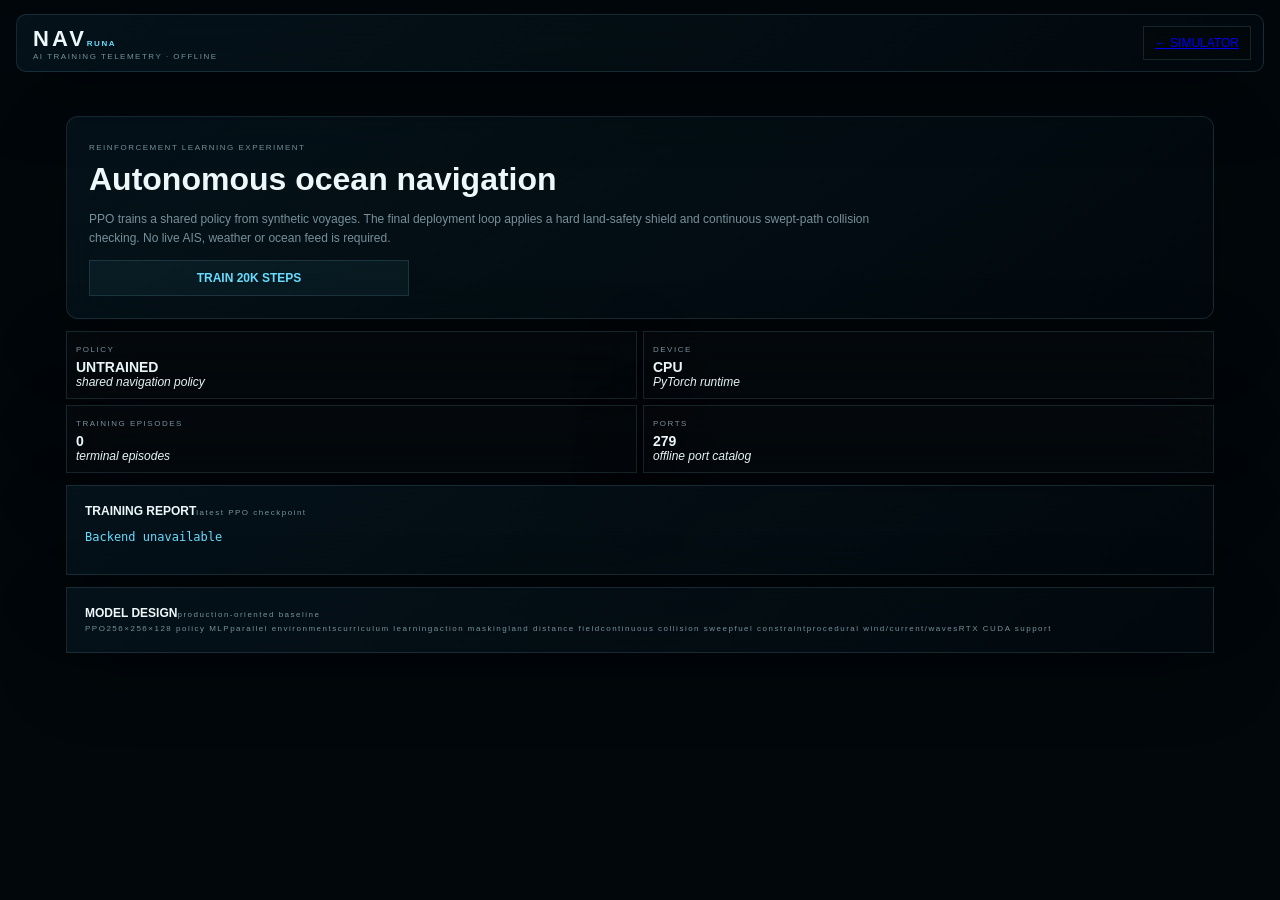
==== frontend/analytics.html @ d8b84a4a "Initial NAVRUNA project" ====
<!doctype html><html lang="en"><head><meta charset="utf-8"><meta name="viewport" content="width=device-width,initial-scale=1"><title>NAVRUNA — AI Analytics</title><link rel="stylesheet" href="css/styles.css?v=101"></head><body style="overflow:auto"><header class="topbar glass"><div class="brand"><div class="brand-main">NAV<span>RUNA</span></div><div class="brand-sub">AI TRAINING TELEMETRY · OFFLINE</div></div><div class="top-actions"><a class="icon-btn" href="index.html">← SIMULATOR</a></div></header><main style="max-width:1180px;margin:100px auto 40px;padding:16px"><section class="glass" style="padding:22px;border-radius:12px"><small>REINFORCEMENT LEARNING EXPERIMENT</small><h1 style="font-size:32px;margin:8px 0">Autonomous ocean navigation</h1><p style="color:var(--muted);max-width:800px;line-height:1.6">PPO trains a shared policy from synthetic voyages. The final deployment loop applies a hard land-safety shield and continuous swept-path collision checking. No live AIS, weather or ocean feed is required.</p><button class="train" id="trainBtn" style="max-width:320px">TRAIN 20K STEPS</button></section><section class="stat-grid" style="margin-top:12px"><div class="glass stat"><small>POLICY</small><b id="trained">UNTRAINED</b><em>shared navigation policy</em></div><div class="glass stat"><small>DEVICE</small><b id="device">CPU</b><em>PyTorch runtime</em></div><div class="glass stat"><small>TRAINING EPISODES</small><b id="episodes">0</b><em>terminal episodes</em></div><div class="glass stat"><small>PORTS</small><b id="ports">279</b><em>offline port catalog</em></div></section><section class="glass" style="margin-top:12px;padding:18px"><div class="card-head"><b>TRAINING REPORT</b><span>latest PPO checkpoint</span></div><pre id="report" style="white-space:pre-wrap;color:var(--cyan);line-height:1.6;font:12px ui-monospace,monospace"></pre></section><section class="glass" style="margin-top:12px;padding:18px"><div class="card-head"><b>MODEL DESIGN</b><span>production-oriented baseline</span></div><div class="data-tags"><span>PPO</span><span>256×256×128 policy MLP</span><span>parallel environments</span><span>curriculum learning</span><span>action masking</span><span>land distance field</span><span>continuous collision sweep</span><span>fuel constraint</span><span>procedural wind/current/waves</span><span>RTX CUDA support</span></div></section></main><script src="js/analytics.js?v=101"></script></body></html>
---- frontend/css/styles.css ----
:root{--bg:#02070b;--panel:rgba(3,13,19,.82);--line:rgba(143,218,236,.14);--text:#edf8fb;--muted:#78909b;--cyan:#67ddff;--green:#38e7a5;--amber:#ffd166;--red:#ff6378}*{box-sizing:border-box}html,body{margin:0;width:100%;height:100%;overflow:hidden;background:var(--bg);color:var(--text);font:12px Inter,Segoe UI,Arial,sans-serif}button,input{font:inherit}button{cursor:pointer;color:inherit}#globe{position:fixed;inset:0}#weatherCanvas{position:fixed;inset:0;width:100%;height:100%;z-index:4;pointer-events:none;opacity:0;transition:opacity .25s}#weatherCanvas.visible{opacity:1}.nav-link{text-decoration:none;display:block;text-align:center}.icon-btn.active{border-color:rgba(103,221,255,.55);color:var(--cyan);background:rgba(103,221,255,.08)}.vignette{position:fixed;inset:0;pointer-events:none;z-index:2;background:radial-gradient(circle at 50% 50%,transparent 35%,rgba(0,0,0,.52) 100%)}.glass{background:linear-gradient(145deg,rgba(5,20,28,.88),rgba(2,10,15,.74));border:1px solid var(--line);box-shadow:0 22px 70px rgba(0,0,0,.32);backdrop-filter:blur(18px)}.topbar{position:fixed;z-index:20;left:16px;right:16px;top:14px;min-height:58px;padding:9px 12px 9px 16px;border-radius:10px;display:flex;align-items:center;justify-content:space-between}.brand-main{font-size:22px;font-weight:900;letter-spacing:3px}.brand-main span{color:var(--cyan)}.brand-sub,small,span{color:var(--muted);letter-spacing:1.5px;font-size:8px}.top-actions{display:flex;gap:7px;align-items:center}.pill,.icon-btn{border:1px solid var(--line);background:rgba(0,0,0,.24);padding:9px 11px}.pill i{display:inline-block;width:6px;height:6px;border-radius:50%;background:var(--green);margin-right:6px}.icon-btn{min-width:36px}.side-panel{position:fixed;z-index:15;top:84px;width:310px;max-height:calc(100vh - 178px);overflow:auto;padding:16px;border-radius:10px;transition:transform .3s ease,opacity .3s}.left{left:16px}.right{right:16px}.side-panel.hidden.left{transform:translateX(-340px);opacity:0;pointer-events:none}.side-panel.hidden.right{transform:translateX(340px);opacity:0;pointer-events:none}.panel-head{display:flex;justify-content:space-between;align-items:flex-start}.panel-head h2{font-size:17px;margin:5px 0 15px}.mini-btn{background:transparent;border:1px solid var(--line);padding:4px 8px}.side-panel label{display:block;margin:8px 0;color:var(--muted);font-size:8px;letter-spacing:1.5px}.side-panel label b{float:right;color:var(--cyan);font-size:11px}input[type=range]{width:100%;accent-color:var(--cyan);margin:4px 0 9px}.button-grid{display:grid;grid-template-columns:1fr 1fr;gap:7px}.primary,.secondary,.run,.train,.ghost{border:1px solid var(--line);padding:10px;font-weight:800}.primary{background:linear-gradient(90deg,#08657d,#0c3440)}.secondary,.ghost{background:rgba(255,255,255,.025)}.run{width:100%;margin-top:7px;background:rgba(56,231,165,.06);color:var(--green)}.train{width:100%;background:rgba(103,221,255,.05);color:var(--cyan)}.full{width:100%;margin-top:10px}.toggle{display:flex;gap:8px;align-items:center;margin:11px 0}.toggle span{color:var(--text);font-size:8px}.divider{height:1px;background:var(--line);margin:15px 0}.ai-card{border:1px solid rgba(103,221,255,.13);padding:10px;background:rgba(103,221,255,.025);margin-bottom:10px}.ai-row{display:flex;justify-content:space-between;padding:5px 0}.ai-row b{color:var(--cyan);font-size:9px}.hint{font-size:9px;line-height:1.5;color:var(--muted);margin-top:8px}.stat-grid,.condition-grid,.outcome-grid,.telemetry-grid{display:grid;grid-template-columns:1fr 1fr;gap:6px}.stat-grid div,.condition-grid div,.outcome-grid div,.telemetry-grid div{border:1px solid var(--line);padding:9px;background:rgba(255,255,255,.015)}.stat-grid b,.condition-grid b,.outcome-grid b,.telemetry-grid b{display:block;font-size:14px;margin-top:4px}.empty-state{border:1px dashed var(--line);padding:16px;color:var(--muted);line-height:1.5}.ship-title{display:flex;justify-content:space-between;align-items:center;margin-bottom:12px}.ship-title span{color:var(--cyan);font-weight:800}.ship-title b{font-size:8px;padding:4px 6px;border:1px solid rgba(56,231,165,.25);color:var(--green)}.route-pair{display:grid;grid-template-columns:1fr 20px 1fr;align-items:end;gap:5px;margin-bottom:9px}.route-pair b{display:block;margin-top:4px;font-size:11px}.arrow{text-align:center;color:var(--cyan)}.clearance{margin-top:8px;padding:9px;border:1px solid var(--line)}.clearance>div:first-child{display:flex;justify-content:space-between}.clearance b{color:var(--green);font-size:9px}.bar,.progress{height:4px;background:#0d2029;overflow:hidden}.bar{margin-top:8px}.bar i,.progress i{display:block;height:100%;background:var(--green);width:0;transition:width .3s}.bottom{position:fixed;z-index:12;left:350px;right:350px;bottom:15px;border-radius:10px;padding:12px 16px}.bottom h3{margin:5px 0 0;font-size:15px}.metrics{display:grid;grid-template-columns:repeat(6,1fr);gap:7px;margin-top:10px}.metrics div{padding:7px;border-top:1px solid var(--line)}.metrics b{display:block;margin-top:4px}.progress{margin-top:9px}.toast{position:fixed;z-index:30;left:50%;bottom:25px;transform:translate(-50%,20px);opacity:0;pointer-events:none;padding:9px 13px;background:rgba(0,0,0,.8);border:1px solid var(--line);transition:.25s}.toast.show{opacity:1;transform:translate(-50%,0)}.cesium-viewer-bottom,.cesium-viewer-toolbar,.cesium-viewer-animationContainer,.cesium-viewer-timelineContainer{display:none!important}.cesium-widget-credits{opacity:.35}.cinema .topbar,.cinema .side-panel,.cinema .bottom{opacity:0;pointer-events:none}.cinema .vignette{background:radial-gradient(circle at 50% 50%,transparent 45%,rgba(0,0,0,.45) 100%)}@media(max-width:1000px){.bottom{left:16px;right:16px}.left,.right{width:290px}.metrics{grid-template-columns:repeat(3,1fr)}}@media(max-width:700px){.left,.right{width:calc(100% - 32px);top:80px}.right{display:none}.bottom{display:none}.brand-sub{display:none}.pill{display:none}}
#weatherCanvas{position:fixed;inset:0;width:100%;height:100%;z-index:4;pointer-events:none;opacity:0;transition:opacity .25s;mix-blend-mode:screen}#weatherCanvas.visible{opacity:.92}.weather-hud{position:fixed;z-index:18;left:50%;top:82px;transform:translateX(-50%);width:min(520px,calc(100vw - 32px));padding:10px 12px;border:1px solid rgba(170,230,255,.22);border-radius:10px;background:rgba(3,12,18,.78);box-shadow:0 18px 50px rgba(0,0,0,.35);backdrop-filter:blur(16px);pointer-events:auto}.weather-hud-head{display:flex;justify-content:space-between;align-items:center;margin-bottom:8px}.weather-hud-head b{display:block;font-size:10px;letter-spacing:2px}.weather-hud-head span{font-size:9px;color:#67ddff;letter-spacing:1.4px}.weather-hud-head button{border:1px solid var(--line);background:transparent;padding:3px 8px}.weather-tabs{display:flex;gap:5px}.weather-tabs button{flex:1;border:1px solid rgba(143,218,236,.16);background:rgba(255,255,255,.025);padding:7px 5px;color:#9bb0b8;font-size:8px;letter-spacing:1.3px}.weather-tabs button.active{color:#fff;border-color:rgba(103,221,255,.65);background:rgba(103,221,255,.10);box-shadow:inset 0 -2px #67ddff}.weather-scale{margin-top:9px}.scale-bar{height:7px;border-radius:5px;background:linear-gradient(90deg,#1428a0 0%,#00a8ff 18%,#18e4c0 38%,#f6ed4a 58%,#ff9b32 74%,#f33d72 88%,#8d3cff 100%);box-shadow:0 0 16px rgba(77,190,255,.22)}.scale-labels{display:flex;justify-content:space-between;margin-top:3px;color:#9bb0b8;font-size:8px}.weather-readout{display:flex;justify-content:space-between;margin-top:7px;color:#ccecf4;font-size:9px}.weather-readout span:last-child{color:#67ddff}.weather-hud[hidden]{display:none}
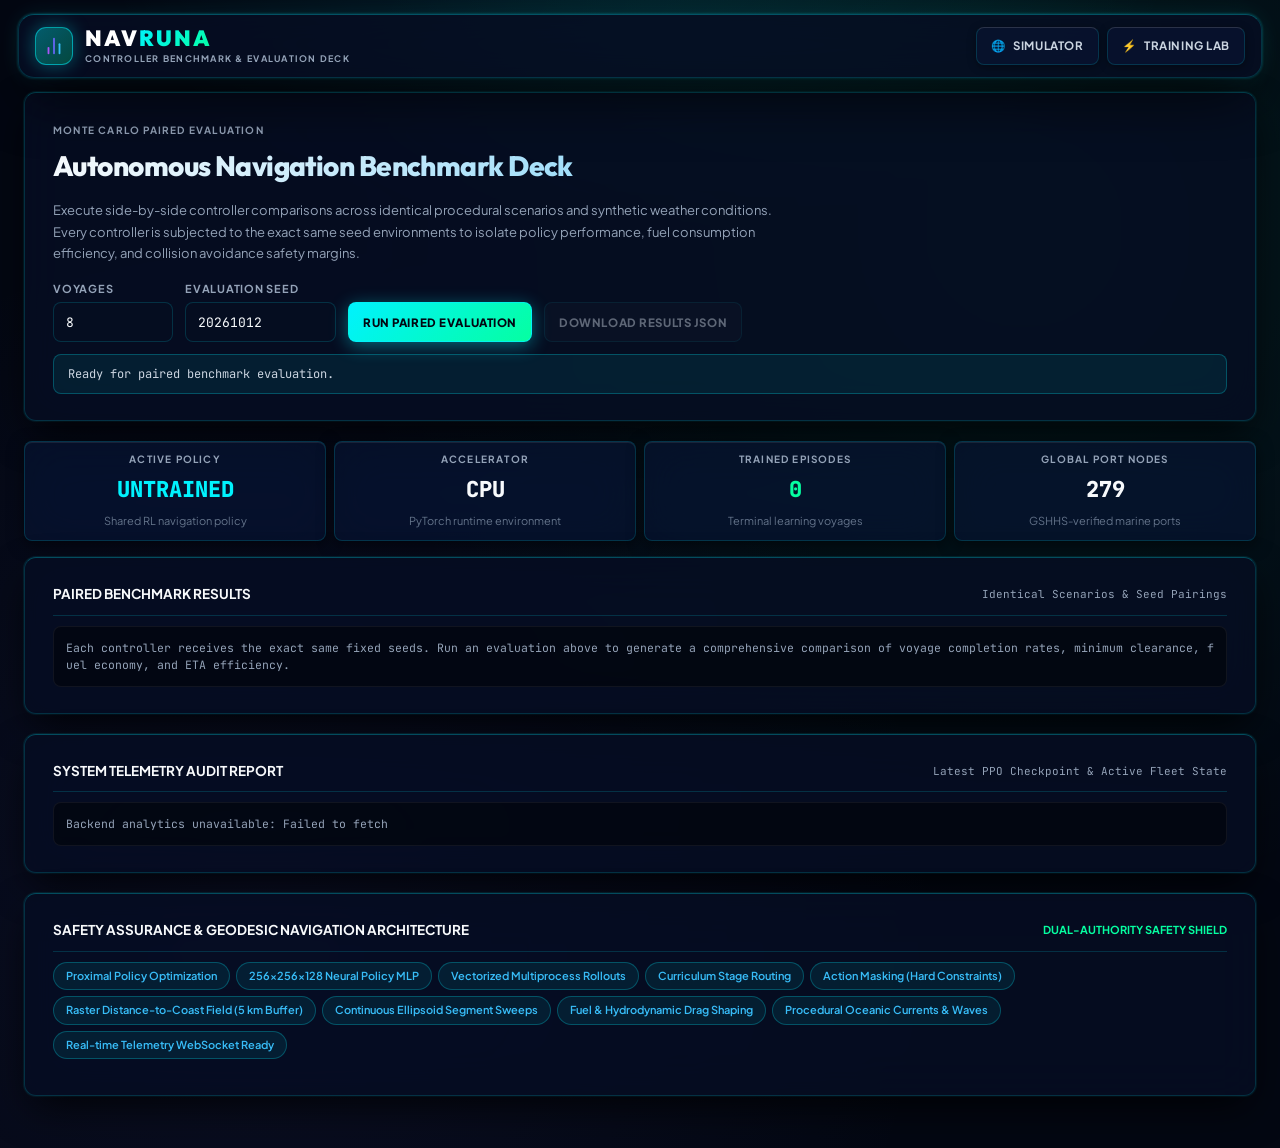
==== commit 62371824: "major Updates" ====
--- a/frontend/analytics.html
+++ b/frontend/analytics.html
@@ -1 +1,135 @@
-<!doctype html><html lang="en"><head><meta charset="utf-8"><meta name="viewport" content="width=device-width,initial-scale=1"><title>NAVRUNA — AI Analytics</title><link rel="stylesheet" href="css/styles.css?v=101"></head><body style="overflow:auto"><header class="topbar glass"><div class="brand"><div class="brand-main">NAV<span>RUNA</span></div><div class="brand-sub">AI TRAINING TELEMETRY · OFFLINE</div></div><div class="top-actions"><a class="icon-btn" href="index.html">← SIMULATOR</a></div></header><main style="max-width:1180px;margin:100px auto 40px;padding:16px"><section class="glass" style="padding:22px;border-radius:12px"><small>REINFORCEMENT LEARNING EXPERIMENT</small><h1 style="font-size:32px;margin:8px 0">Autonomous ocean navigation</h1><p style="color:var(--muted);max-width:800px;line-height:1.6">PPO trains a shared policy from synthetic voyages. The final deployment loop applies a hard land-safety shield and continuous swept-path collision checking. No live AIS, weather or ocean feed is required.</p><button class="train" id="trainBtn" style="max-width:320px">TRAIN 20K STEPS</button></section><section class="stat-grid" style="margin-top:12px"><div class="glass stat"><small>POLICY</small><b id="trained">UNTRAINED</b><em>shared navigation policy</em></div><div class="glass stat"><small>DEVICE</small><b id="device">CPU</b><em>PyTorch runtime</em></div><div class="glass stat"><small>TRAINING EPISODES</small><b id="episodes">0</b><em>terminal episodes</em></div><div class="glass stat"><small>PORTS</small><b id="ports">279</b><em>offline port catalog</em></div></section><section class="glass" style="margin-top:12px;padding:18px"><div class="card-head"><b>TRAINING REPORT</b><span>latest PPO checkpoint</span></div><pre id="report" style="white-space:pre-wrap;color:var(--cyan);line-height:1.6;font:12px ui-monospace,monospace"></pre></section><section class="glass" style="margin-top:12px;padding:18px"><div class="card-head"><b>MODEL DESIGN</b><span>production-oriented baseline</span></div><div class="data-tags"><span>PPO</span><span>256×256×128 policy MLP</span><span>parallel environments</span><span>curriculum learning</span><span>action masking</span><span>land distance field</span><span>continuous collision sweep</span><span>fuel constraint</span><span>procedural wind/current/waves</span><span>RTX CUDA support</span></div></section></main><script src="js/analytics.js?v=101"></script></body></html>
+<!doctype html>
+<html lang="en">
+<head>
+  <meta charset="utf-8">
+  <meta name="viewport" content="width=device-width, initial-scale=1">
+  <title>NAVRUNA — Autonomous Fleet Evaluation & Benchmark Deck</title>
+  <link rel="icon" type="image/svg+xml" href="favicon.svg">
+  <link rel="preconnect" href="https://fonts.googleapis.com">
+  <link rel="preconnect" href="https://fonts.gstatic.com" crossorigin>
+  <link rel="stylesheet" href="css/styles.css?v=500">
+</head>
+<body class="analytics-page">
+  <!-- Top Navigation Bar -->
+  <header class="topbar glass">
+    <div class="brand">
+      <div class="brand-icon">
+        <svg viewBox="0 0 24 24" fill="none" stroke="currentColor" stroke-width="2" stroke-linecap="round" stroke-linejoin="round">
+          <line x1="18" y1="20" x2="18" y2="10" stroke="#38bdf8"/>
+          <line x1="12" y1="20" x2="12" y2="4" stroke="#6366f1"/>
+          <line x1="6" y1="20" x2="6" y2="14" stroke="#a855f7"/>
+        </svg>
+      </div>
+      <div>
+        <div class="brand-main">NAV<span>RUNA</span></div>
+        <div class="brand-sub">CONTROLLER BENCHMARK & EVALUATION DECK</div>
+      </div>
+    </div>
+    <div class="top-actions">
+      <a class="icon-btn" href="index.html">
+        <span>🌐</span> SIMULATOR
+      </a>
+      <a class="icon-btn" href="training.html">
+        <span>⚡</span> TRAINING LAB
+      </a>
+    </div>
+  </header>
+
+  <!-- Evaluation Workspace -->
+  <main class="analytics-main">
+    <!-- Hero Evaluation Benchmark Runner -->
+    <section class="glass hero-panel">
+      <small>MONTE CARLO PAIRED EVALUATION</small>
+      <h1>Autonomous Navigation Benchmark Deck</h1>
+      <p>
+        Execute side-by-side controller comparisons across identical procedural scenarios and synthetic weather conditions.
+        Every controller is subjected to the exact same seed environments to isolate policy performance, fuel consumption efficiency, and collision avoidance safety margins.
+      </p>
+
+      <div class="training-controls">
+        <div class="evaluation-controls">
+          <label for="evaluationEpisodes">
+            Voyages
+            <input id="evaluationEpisodes" type="number" min="1" max="32" step="1" value="8">
+          </label>
+          <label for="evaluationSeed">
+            Evaluation Seed
+            <input id="evaluationSeed" type="number" min="0" max="2147483647" step="1" value="20261012">
+          </label>
+        </div>
+        <button class="primary" id="evaluateBtn">RUN PAIRED EVALUATION</button>
+        <button class="ghost" id="downloadEvaluation" disabled aria-label="Download evaluation report as JSON">DOWNLOAD RESULTS JSON</button>
+      </div>
+      <div id="evaluationStatus" class="training-feedback" role="status" style="margin-top:12px;">
+        Ready for paired benchmark evaluation.
+      </div>
+    </section>
+
+    <!-- Key Benchmarking Metrics Grid -->
+    <section class="stat-grid" style="grid-template-columns: repeat(4, minmax(0, 1fr)); margin-bottom: 16px;">
+      <div class="glass stat">
+        <small>ACTIVE POLICY</small>
+        <b id="trained" style="color:var(--cyan)">UNTRAINED</b>
+        <em>Shared RL navigation policy</em>
+      </div>
+      <div class="glass stat">
+        <small>ACCELERATOR</small>
+        <b id="device">CPU</b>
+        <em>PyTorch runtime environment</em>
+      </div>
+      <div class="glass stat">
+        <small>TRAINED EPISODES</small>
+        <b id="episodes" style="color:var(--green)">0</b>
+        <em>Terminal learning voyages</em>
+      </div>
+      <div class="glass stat">
+        <small>GLOBAL PORT NODES</small>
+        <b id="ports">279</b>
+        <em>GSHHS-verified marine ports</em>
+      </div>
+    </section>
+
+    <!-- Fixed-Seed Paired Evaluation Results -->
+    <section class="glass hero-panel">
+      <div class="card-head">
+        <b>PAIRED BENCHMARK RESULTS</b>
+        <span style="font-size:11px;color:var(--muted);font-family:var(--font-mono)">Identical Scenarios & Seed Pairings</span>
+      </div>
+      <div id="benchmarkTableContainer"></div>
+      <pre id="evaluationReport">Each controller receives the exact same fixed seeds. Run an evaluation above to generate a comprehensive comparison of voyage completion rates, minimum clearance, fuel economy, and ETA efficiency.</pre>
+    </section>
+
+    <!-- Detailed Telemetry & Fleet Performance Audit -->
+    <section class="glass hero-panel">
+      <div class="card-head">
+        <b>SYSTEM TELEMETRY AUDIT REPORT</b>
+        <span style="font-size:11px;color:var(--muted);font-family:var(--font-mono)">Latest PPO Checkpoint & Active Fleet State</span>
+      </div>
+      <div id="fleetMetricsGrid"></div>
+      <pre id="report">Loading backend fleet telemetry...</pre>
+    </section>
+
+    <!-- System Safety Shield Architecture Specs -->
+    <section class="glass hero-panel">
+      <div class="card-head">
+        <b>SAFETY ASSURANCE & GEODESIC NAVIGATION ARCHITECTURE</b>
+        <span style="font-size:11px;color:var(--green);font-weight:700">DUAL-AUTHORITY SAFETY SHIELD</span>
+      </div>
+      <div class="data-tags">
+        <span>Proximal Policy Optimization</span>
+        <span>256×256×128 Neural Policy MLP</span>
+        <span>Vectorized Multiprocess Rollouts</span>
+        <span>Curriculum Stage Routing</span>
+        <span>Action Masking (Hard Constraints)</span>
+        <span>Raster Distance-to-Coast Field (5 km Buffer)</span>
+        <span>Continuous Ellipsoid Segment Sweeps</span>
+        <span>Fuel & Hydrodynamic Drag Shaping</span>
+        <span>Procedural Oceanic Currents & Waves</span>
+        <span>Real-time Telemetry WebSocket Ready</span>
+      </div>
+    </section>
+  </main>
+
+  <script src="js/analytics.js?v=500"></script>
+</body>
+</html>
--- a/frontend/css/styles.css
+++ b/frontend/css/styles.css
@@ -1,2 +1,1586 @@
-:root{--bg:#02070b;--panel:rgba(3,13,19,.82);--line:rgba(143,218,236,.14);--text:#edf8fb;--muted:#78909b;--cyan:#67ddff;--green:#38e7a5;--amber:#ffd166;--red:#ff6378}*{box-sizing:border-box}html,body{margin:0;width:100%;height:100%;overflow:hidden;background:var(--bg);color:var(--text);font:12px Inter,Segoe UI,Arial,sans-serif}button,input{font:inherit}button{cursor:pointer;color:inherit}#globe{position:fixed;inset:0}#weatherCanvas{position:fixed;inset:0;width:100%;height:100%;z-index:4;pointer-events:none;opacity:0;transition:opacity .25s}#weatherCanvas.visible{opacity:1}.nav-link{text-decoration:none;display:block;text-align:center}.icon-btn.active{border-color:rgba(103,221,255,.55);color:var(--cyan);background:rgba(103,221,255,.08)}.vignette{position:fixed;inset:0;pointer-events:none;z-index:2;background:radial-gradient(circle at 50% 50%,transparent 35%,rgba(0,0,0,.52) 100%)}.glass{background:linear-gradient(145deg,rgba(5,20,28,.88),rgba(2,10,15,.74));border:1px solid var(--line);box-shadow:0 22px 70px rgba(0,0,0,.32);backdrop-filter:blur(18px)}.topbar{position:fixed;z-index:20;left:16px;right:16px;top:14px;min-height:58px;padding:9px 12px 9px 16px;border-radius:10px;display:flex;align-items:center;justify-content:space-between}.brand-main{font-size:22px;font-weight:900;letter-spacing:3px}.brand-main span{color:var(--cyan)}.brand-sub,small,span{color:var(--muted);letter-spacing:1.5px;font-size:8px}.top-actions{display:flex;gap:7px;align-items:center}.pill,.icon-btn{border:1px solid var(--line);background:rgba(0,0,0,.24);padding:9px 11px}.pill i{display:inline-block;width:6px;height:6px;border-radius:50%;background:var(--green);margin-right:6px}.icon-btn{min-width:36px}.side-panel{position:fixed;z-index:15;top:84px;width:310px;max-height:calc(100vh - 178px);overflow:auto;padding:16px;border-radius:10px;transition:transform .3s ease,opacity .3s}.left{left:16px}.right{right:16px}.side-panel.hidden.left{transform:translateX(-340px);opacity:0;pointer-events:none}.side-panel.hidden.right{transform:translateX(340px);opacity:0;pointer-events:none}.panel-head{display:flex;justify-content:space-between;align-items:flex-start}.panel-head h2{font-size:17px;margin:5px 0 15px}.mini-btn{background:transparent;border:1px solid var(--line);padding:4px 8px}.side-panel label{display:block;margin:8px 0;color:var(--muted);font-size:8px;letter-spacing:1.5px}.side-panel label b{float:right;color:var(--cyan);font-size:11px}input[type=range]{width:100%;accent-color:var(--cyan);margin:4px 0 9px}.button-grid{display:grid;grid-template-columns:1fr 1fr;gap:7px}.primary,.secondary,.run,.train,.ghost{border:1px solid var(--line);padding:10px;font-weight:800}.primary{background:linear-gradient(90deg,#08657d,#0c3440)}.secondary,.ghost{background:rgba(255,255,255,.025)}.run{width:100%;margin-top:7px;background:rgba(56,231,165,.06);color:var(--green)}.train{width:100%;background:rgba(103,221,255,.05);color:var(--cyan)}.full{width:100%;margin-top:10px}.toggle{display:flex;gap:8px;align-items:center;margin:11px 0}.toggle span{color:var(--text);font-size:8px}.divider{height:1px;background:var(--line);margin:15px 0}.ai-card{border:1px solid rgba(103,221,255,.13);padding:10px;background:rgba(103,221,255,.025);margin-bottom:10px}.ai-row{display:flex;justify-content:space-between;padding:5px 0}.ai-row b{color:var(--cyan);font-size:9px}.hint{font-size:9px;line-height:1.5;color:var(--muted);margin-top:8px}.stat-grid,.condition-grid,.outcome-grid,.telemetry-grid{display:grid;grid-template-columns:1fr 1fr;gap:6px}.stat-grid div,.condition-grid div,.outcome-grid div,.telemetry-grid div{border:1px solid var(--line);padding:9px;background:rgba(255,255,255,.015)}.stat-grid b,.condition-grid b,.outcome-grid b,.telemetry-grid b{display:block;font-size:14px;margin-top:4px}.empty-state{border:1px dashed var(--line);padding:16px;color:var(--muted);line-height:1.5}.ship-title{display:flex;justify-content:space-between;align-items:center;margin-bottom:12px}.ship-title span{color:var(--cyan);font-weight:800}.ship-title b{font-size:8px;padding:4px 6px;border:1px solid rgba(56,231,165,.25);color:var(--green)}.route-pair{display:grid;grid-template-columns:1fr 20px 1fr;align-items:end;gap:5px;margin-bottom:9px}.route-pair b{display:block;margin-top:4px;font-size:11px}.arrow{text-align:center;color:var(--cyan)}.clearance{margin-top:8px;padding:9px;border:1px solid var(--line)}.clearance>div:first-child{display:flex;justify-content:space-between}.clearance b{color:var(--green);font-size:9px}.bar,.progress{height:4px;background:#0d2029;overflow:hidden}.bar{margin-top:8px}.bar i,.progress i{display:block;height:100%;background:var(--green);width:0;transition:width .3s}.bottom{position:fixed;z-index:12;left:350px;right:350px;bottom:15px;border-radius:10px;padding:12px 16px}.bottom h3{margin:5px 0 0;font-size:15px}.metrics{display:grid;grid-template-columns:repeat(6,1fr);gap:7px;margin-top:10px}.metrics div{padding:7px;border-top:1px solid var(--line)}.metrics b{display:block;margin-top:4px}.progress{margin-top:9px}.toast{position:fixed;z-index:30;left:50%;bottom:25px;transform:translate(-50%,20px);opacity:0;pointer-events:none;padding:9px 13px;background:rgba(0,0,0,.8);border:1px solid var(--line);transition:.25s}.toast.show{opacity:1;transform:translate(-50%,0)}.cesium-viewer-bottom,.cesium-viewer-toolbar,.cesium-viewer-animationContainer,.cesium-viewer-timelineContainer{display:none!important}.cesium-widget-credits{opacity:.35}.cinema .topbar,.cinema .side-panel,.cinema .bottom{opacity:0;pointer-events:none}.cinema .vignette{background:radial-gradient(circle at 50% 50%,transparent 45%,rgba(0,0,0,.45) 100%)}@media(max-width:1000px){.bottom{left:16px;right:16px}.left,.right{width:290px}.metrics{grid-template-columns:repeat(3,1fr)}}@media(max-width:700px){.left,.right{width:calc(100% - 32px);top:80px}.right{display:none}.bottom{display:none}.brand-sub{display:none}.pill{display:none}}
-#weatherCanvas{position:fixed;inset:0;width:100%;height:100%;z-index:4;pointer-events:none;opacity:0;transition:opacity .25s;mix-blend-mode:screen}#weatherCanvas.visible{opacity:.92}.weather-hud{position:fixed;z-index:18;left:50%;top:82px;transform:translateX(-50%);width:min(520px,calc(100vw - 32px));padding:10px 12px;border:1px solid rgba(170,230,255,.22);border-radius:10px;background:rgba(3,12,18,.78);box-shadow:0 18px 50px rgba(0,0,0,.35);backdrop-filter:blur(16px);pointer-events:auto}.weather-hud-head{display:flex;justify-content:space-between;align-items:center;margin-bottom:8px}.weather-hud-head b{display:block;font-size:10px;letter-spacing:2px}.weather-hud-head span{font-size:9px;color:#67ddff;letter-spacing:1.4px}.weather-hud-head button{border:1px solid var(--line);background:transparent;padding:3px 8px}.weather-tabs{display:flex;gap:5px}.weather-tabs button{flex:1;border:1px solid rgba(143,218,236,.16);background:rgba(255,255,255,.025);padding:7px 5px;color:#9bb0b8;font-size:8px;letter-spacing:1.3px}.weather-tabs button.active{color:#fff;border-color:rgba(103,221,255,.65);background:rgba(103,221,255,.10);box-shadow:inset 0 -2px #67ddff}.weather-scale{margin-top:9px}.scale-bar{height:7px;border-radius:5px;background:linear-gradient(90deg,#1428a0 0%,#00a8ff 18%,#18e4c0 38%,#f6ed4a 58%,#ff9b32 74%,#f33d72 88%,#8d3cff 100%);box-shadow:0 0 16px rgba(77,190,255,.22)}.scale-labels{display:flex;justify-content:space-between;margin-top:3px;color:#9bb0b8;font-size:8px}.weather-readout{display:flex;justify-content:space-between;margin-top:7px;color:#ccecf4;font-size:9px}.weather-readout span:last-child{color:#67ddff}.weather-hud[hidden]{display:none}
+@import url('https://fonts.googleapis.com/css2?family=JetBrains+Mono:wght@400;500;600;700;800&family=Outfit:wght@400;500;600;700;800;900&family=Plus+Jakarta+Sans:wght@400;500;600;700;800&display=swap');
+
+:root {
+  color-scheme: dark;
+
+  /* ── Solaris Neo-Cyber Maritime / Electric Abyss Palette ── */
+  --bg: #030712;
+  --bg-surface: #060e22;
+  --panel: rgba(6, 14, 34, 0.85);
+  --panel-raised: rgba(10, 24, 54, 0.90);
+  --panel-solid: rgba(5, 12, 28, 0.96);
+  --panel-card: rgba(8, 20, 48, 0.72);
+  --panel-border-top: rgba(0, 242, 254, 0.28);
+
+  /* ── Accent Neon Palette ── */
+  --cyan: #00f2fe;
+  --cyan-bright: #38bdf8;
+  --cyan-glow: rgba(0, 242, 254, 0.35);
+  
+  --emerald: #05ffa1;
+  --emerald-bright: #34d399;
+  --emerald-glow: rgba(5, 255, 161, 0.35);
+
+  --indigo: #6366f1;
+  --indigo-bright: #818cf8;
+  --indigo-glow: rgba(99, 102, 241, 0.35);
+
+  --amber: #ffb703;
+  --amber-bright: #fbbf24;
+  --amber-glow: rgba(255, 183, 3, 0.35);
+
+  --red: #ff2a5f;
+  --red-bright: #f43f5e;
+  --red-glow: rgba(255, 42, 95, 0.35);
+
+  --blue: #38bdf8;
+  --blue-glow: rgba(56, 189, 248, 0.35);
+  --green: #05ffa1;
+  --green-glow: rgba(5, 255, 161, 0.35);
+  --gold: #ffb703;
+
+  /* ── Lines, Borders & Outlines ── */
+  --line: rgba(0, 242, 254, 0.16);
+  --line-subtle: rgba(255, 255, 255, 0.06);
+  --line-strong: rgba(0, 242, 254, 0.42);
+  --line-focus: #00f2fe;
+
+  /* ── Typography & Grayscale ── */
+  --text: #f8fafc;
+  --text-secondary: #cbd5e1;
+  --muted: #94a3b8;
+  --subtle: #64748b;
+
+  /* ── Geometry & Rounding ── */
+  --radius-xs: 6px;
+  --radius-sm: 8px;
+  --radius: 12px;
+  --radius-lg: 16px;
+  --radius-xl: 22px;
+  --radius-full: 9999px;
+
+  /* ── Shadows & Depth ── */
+  --shadow: 0 16px 40px -8px rgba(0, 0, 0, 0.85), 0 0 1px 1px rgba(0, 242, 254, 0.12);
+  --shadow-lg: 0 24px 60px -12px rgba(0, 0, 0, 0.95), 0 0 2px 1px rgba(0, 242, 254, 0.18);
+  --shadow-glow: 0 0 28px -4px rgba(0, 242, 254, 0.30);
+  --shadow-card: 0 4px 16px rgba(0, 0, 0, 0.5), inset 0 1px 0 rgba(255, 255, 255, 0.08);
+
+  /* ── Typography ── */
+  --font-main: 'Plus Jakarta Sans', -apple-system, BlinkMacSystemFont, 'Segoe UI', sans-serif;
+  --font-heading: 'Outfit', 'Plus Jakarta Sans', sans-serif;
+  --font-mono: 'JetBrains Mono', 'Fira Code', ui-monospace, monospace;
+}
+
+/* ── Reset & Baseline ── */
+*, *::before, *::after {
+  box-sizing: border-box;
+}
+
+html, body {
+  margin: 0;
+  padding: 0;
+  min-width: 320px;
+  min-height: 100%;
+  background: var(--bg);
+  color: var(--text);
+  font: 13.5px/1.5 var(--font-main);
+  -webkit-font-smoothing: antialiased;
+  -moz-osx-font-smoothing: grayscale;
+}
+
+body {
+  width: 100%;
+  height: 100%;
+  overflow: hidden;
+  background-image: 
+    radial-gradient(ellipse 80% 50% at 50% -10%, rgba(0, 242, 254, 0.12), transparent 70%),
+    radial-gradient(circle at 10% 25%, rgba(5, 255, 161, 0.08), transparent 40%),
+    radial-gradient(circle at 90% 75%, rgba(99, 102, 241, 0.08), transparent 45%);
+}
+
+h1, h2, h3, h4, h5 {
+  font-family: var(--font-heading);
+  letter-spacing: -0.02em;
+  color: var(--text);
+  font-weight: 700;
+}
+
+button, input, select, textarea {
+  font-family: inherit;
+  font-size: inherit;
+}
+
+a {
+  color: var(--cyan);
+  text-decoration: none;
+  transition: color 0.15s ease;
+}
+
+a:hover {
+  color: var(--cyan-bright);
+}
+
+small {
+  color: var(--muted);
+  font-size: 10px;
+  font-weight: 700;
+  letter-spacing: 0.12em;
+  text-transform: uppercase;
+}
+
+:focus-visible {
+  outline: 2px solid var(--line-focus);
+  outline-offset: 2px;
+}
+
+[hidden] {
+  display: none !important;
+}
+
+/* ── Sleek Custom Scrollbars ── */
+::-webkit-scrollbar {
+  width: 6px;
+  height: 6px;
+}
+::-webkit-scrollbar-track {
+  background: transparent;
+}
+::-webkit-scrollbar-thumb {
+  background: rgba(0, 242, 254, 0.25);
+  border-radius: var(--radius-full);
+}
+::-webkit-scrollbar-thumb:hover {
+  background: rgba(0, 242, 254, 0.50);
+}
+
+/* ── Globe Container & Shaders ── */
+#globe {
+  position: fixed;
+  inset: 0;
+  background: #040814;
+}
+
+#weatherCanvas {
+  position: fixed;
+  inset: 0;
+  z-index: 4;
+  width: 100%;
+  height: 100%;
+  pointer-events: none;
+  opacity: 0;
+  mix-blend-mode: screen;
+  transition: opacity 0.3s ease;
+}
+
+#weatherCanvas.visible {
+  opacity: var(--weather-opacity, 0.85);
+}
+
+.vignette {
+  position: fixed;
+  inset: 0;
+  z-index: 2;
+  pointer-events: none;
+  background: radial-gradient(ellipse at center, transparent 45%, rgba(3, 7, 18, 0.5) 80%, rgba(2, 5, 14, 0.85) 100%);
+}
+
+/* ── Glassmorphism HUD Card ── */
+.glass {
+  background: var(--panel);
+  border: 1px solid var(--line);
+  border-top: 1px solid var(--panel-border-top);
+  border-radius: var(--radius);
+  box-shadow: var(--shadow);
+  backdrop-filter: blur(22px) saturate(170%);
+  -webkit-backdrop-filter: blur(22px) saturate(170%);
+  position: relative;
+  transition: border-color 0.2s ease, box-shadow 0.2s ease, transform 0.2s ease;
+}
+
+/* ── Top Tactical Navigation Deck ── */
+.topbar {
+  position: fixed;
+  z-index: 25;
+  inset: 14px 18px auto;
+  min-height: 64px;
+  padding: 8px 16px;
+  display: flex;
+  align-items: center;
+  justify-content: space-between;
+  gap: 16px;
+  border-radius: var(--radius-lg);
+  border-top: 1px solid rgba(0, 242, 254, 0.3);
+  box-shadow: var(--shadow-lg), 0 0 25px -4px rgba(0, 242, 254, 0.15);
+}
+
+.brand {
+  display: flex;
+  align-items: center;
+  gap: 12px;
+  min-width: 210px;
+}
+
+.brand-icon {
+  width: 38px;
+  height: 38px;
+  border-radius: 11px;
+  background: linear-gradient(135deg, rgba(0, 242, 254, 0.35), rgba(5, 255, 161, 0.25));
+  border: 1px solid rgba(0, 242, 254, 0.5);
+  display: flex;
+  align-items: center;
+  justify-content: center;
+  box-shadow: 0 0 18px rgba(0, 242, 254, 0.35);
+}
+
+.brand-icon svg {
+  width: 22px;
+  height: 22px;
+}
+
+.brand-main {
+  font-family: var(--font-heading);
+  font-size: 22px;
+  font-weight: 900;
+  letter-spacing: 0.09em;
+  line-height: 1.1;
+  color: #ffffff;
+}
+
+.brand-main span {
+  background: linear-gradient(135deg, var(--cyan), var(--emerald));
+  -webkit-background-clip: text;
+  -webkit-text-fill-color: transparent;
+}
+
+.brand-sub {
+  display: block;
+  margin-top: 2px;
+  color: var(--muted);
+  font-size: 9px;
+  font-weight: 700;
+  letter-spacing: 0.14em;
+  text-transform: uppercase;
+}
+
+.top-actions {
+  display: flex;
+  align-items: center;
+  justify-content: flex-end;
+  gap: 8px;
+  min-width: 0;
+}
+
+/* ── Interactive Navigation Pills & Buttons ── */
+.pill, .icon-btn {
+  display: inline-flex;
+  align-items: center;
+  justify-content: center;
+  gap: 8px;
+  min-height: 38px;
+  padding: 8px 14px;
+  border: 1px solid var(--line);
+  border-top-color: rgba(255, 255, 255, 0.14);
+  border-radius: var(--radius-sm);
+  background: rgba(8, 20, 48, 0.75);
+  color: var(--text-secondary);
+  font-size: 11.5px;
+  font-weight: 700;
+  letter-spacing: 0.05em;
+  white-space: nowrap;
+  text-decoration: none;
+  cursor: pointer;
+  transition: all 0.2s cubic-bezier(0.16, 1, 0.3, 1);
+  box-shadow: 0 2px 8px rgba(0, 0, 0, 0.4);
+}
+
+.pill {
+  cursor: default;
+  color: var(--text);
+  background: rgba(6, 16, 38, 0.85);
+}
+
+.pill i {
+  display: inline-block;
+  width: 8px;
+  height: 8px;
+  border-radius: 50%;
+  background: var(--green);
+  box-shadow: 0 0 10px var(--green);
+  position: relative;
+}
+
+.pill i::after {
+  content: '';
+  position: absolute;
+  inset: -3px;
+  border-radius: 50%;
+  border: 1.5px solid var(--green);
+  opacity: 0.6;
+  animation: radarPulse 2s cubic-bezier(0.24, 0, 0.38, 1) infinite;
+}
+
+@keyframes radarPulse {
+  0% { transform: scale(0.8); opacity: 0.9; }
+  100% { transform: scale(2.4); opacity: 0; }
+}
+
+.icon-btn:hover {
+  background: rgba(12, 30, 70, 0.90);
+  border-color: rgba(0, 242, 254, 0.50);
+  color: #ffffff;
+  transform: translateY(-1.5px);
+  box-shadow: 0 4px 14px rgba(0, 0, 0, 0.5), 0 0 18px var(--cyan-glow);
+}
+
+.icon-btn:active {
+  transform: translateY(0.5px);
+}
+
+.icon-btn.active {
+  border-color: var(--cyan);
+  color: #030712;
+  background: linear-gradient(135deg, var(--cyan), var(--emerald));
+  font-weight: 800;
+  box-shadow: 0 0 22px var(--cyan-glow);
+}
+
+/* ── Slide Panels (Mission Control & Cockpit) ── */
+.side-panel {
+  position: fixed;
+  z-index: 20;
+  top: 92px;
+  width: 338px;
+  max-height: calc(100vh - 188px);
+  overflow-y: auto;
+  overflow-x: hidden;
+  padding: 18px;
+  border-radius: var(--radius-lg);
+  transition: transform 0.3s cubic-bezier(0.16, 1, 0.3, 1), opacity 0.25s ease;
+  box-shadow: var(--shadow-lg);
+}
+
+.left {
+  left: 18px;
+}
+
+.right {
+  right: 18px;
+}
+
+.side-panel.hidden.left {
+  transform: translateX(calc(-100% - 30px));
+  opacity: 0;
+  pointer-events: none;
+}
+
+.side-panel.hidden.right {
+  transform: translateX(calc(100% + 30px));
+  opacity: 0;
+  pointer-events: none;
+}
+
+.panel-head {
+  display: flex;
+  align-items: flex-start;
+  justify-content: space-between;
+  gap: 8px;
+  margin-bottom: 12px;
+  padding-bottom: 10px;
+  border-bottom: 1px solid var(--line);
+}
+
+.panel-head h2 {
+  margin: 4px 0 0;
+  font-size: 19px;
+  line-height: 1.2;
+  color: #ffffff;
+}
+
+.mini-btn {
+  min-width: 32px;
+  min-height: 32px;
+  border: 1px solid var(--line);
+  border-radius: var(--radius-sm);
+  background: rgba(255, 255, 255, 0.04);
+  color: var(--muted);
+  font-size: 16px;
+  display: flex;
+  align-items: center;
+  justify-content: center;
+  cursor: pointer;
+  transition: all 0.15s ease;
+}
+
+.mini-btn:hover {
+  background: rgba(255, 42, 95, 0.15);
+  border-color: rgba(255, 42, 95, 0.4);
+  color: var(--red);
+}
+
+/* ── Search & Filter Controls ── */
+.vessel-search-box {
+  margin: 10px 0 8px;
+}
+
+.vessel-search-box input {
+  width: 100%;
+  min-height: 36px;
+  padding: 7px 12px;
+  border: 1px solid var(--line);
+  border-radius: var(--radius-sm);
+  background: rgba(6, 14, 34, 0.90);
+  color: var(--text);
+  font-size: 12px;
+  font-family: var(--font-mono);
+  outline: none;
+  transition: all 0.15s ease;
+}
+
+.vessel-search-box input:focus {
+  border-color: var(--cyan);
+  box-shadow: 0 0 12px var(--cyan-glow);
+}
+
+.filter-chips {
+  display: flex;
+  gap: 4px;
+  margin-bottom: 10px;
+  overflow-x: auto;
+  padding-bottom: 2px;
+}
+
+.filter-chip {
+  padding: 4px 8px;
+  border: 1px solid var(--line);
+  border-radius: var(--radius-full);
+  background: rgba(255, 255, 255, 0.03);
+  color: var(--muted);
+  font-size: 10px;
+  font-weight: 700;
+  letter-spacing: 0.04em;
+  white-space: nowrap;
+  cursor: pointer;
+  transition: all 0.15s ease;
+}
+
+.filter-chip:hover {
+  color: var(--text);
+  border-color: var(--cyan);
+}
+
+.filter-chip.active {
+  background: rgba(0, 242, 254, 0.18);
+  border-color: var(--cyan);
+  color: var(--cyan);
+  box-shadow: 0 0 8px var(--cyan-glow);
+}
+
+/* ── Controls, Inputs & Sliders ── */
+.side-panel label {
+  display: block;
+  margin: 12px 0 6px;
+  color: var(--muted);
+  font-size: 11px;
+  font-weight: 700;
+  letter-spacing: 0.07em;
+  text-transform: uppercase;
+}
+
+.side-panel label b {
+  float: right;
+  color: var(--cyan);
+  font-family: var(--font-mono);
+  font-size: 13px;
+  font-weight: 700;
+}
+
+.side-panel input[type="number"],
+.training-controls > input,
+.training-controls select,
+.side-panel select {
+  width: 100%;
+  min-height: 40px;
+  padding: 8px 12px;
+  border: 1px solid var(--line);
+  border-radius: var(--radius-sm);
+  background: rgba(6, 14, 34, 0.90);
+  color: var(--text);
+  font-family: var(--font-mono);
+  font-size: 13px;
+  transition: all 0.15s ease;
+}
+
+.side-panel input[type="number"]:focus,
+.training-controls > input:focus,
+.side-panel select:focus {
+  border-color: var(--cyan);
+  background: rgba(8, 20, 48, 0.95);
+  box-shadow: 0 0 14px var(--cyan-glow);
+  outline: none;
+}
+
+input[type="range"] {
+  width: 100%;
+  margin: 8px 0 12px;
+  appearance: none;
+  -webkit-appearance: none;
+  height: 6px;
+  border-radius: 4px;
+  background: rgba(255, 255, 255, 0.12);
+  outline: none;
+}
+
+input[type="range"]::-webkit-slider-thumb {
+  -webkit-appearance: none;
+  appearance: none;
+  width: 16px;
+  height: 16px;
+  border-radius: 50%;
+  background: linear-gradient(135deg, var(--cyan), var(--emerald));
+  border: 2px solid #ffffff;
+  cursor: pointer;
+  box-shadow: 0 0 12px var(--cyan);
+  transition: transform 0.15s ease;
+}
+
+input[type="range"]::-webkit-slider-thumb:hover {
+  transform: scale(1.25);
+}
+
+.speed-control {
+  margin-top: 10px;
+}
+
+.speed-control select {
+  width: 100%;
+  min-height: 40px;
+  padding: 8px 12px;
+  border: 1px solid var(--line);
+  border-radius: var(--radius-sm);
+  background: rgba(6, 14, 34, 0.90);
+  color: var(--text);
+  font-weight: 600;
+  cursor: pointer;
+}
+
+/* ── Buttons & Grids ── */
+.button-grid {
+  display: grid;
+  grid-template-columns: 1fr 1fr;
+  gap: 8px;
+  margin-top: 10px;
+}
+
+.primary, .secondary, .run, .train, .ghost {
+  min-height: 40px;
+  padding: 8px 14px;
+  border: 1px solid var(--line);
+  border-radius: var(--radius-sm);
+  font-size: 11.5px;
+  font-weight: 750;
+  letter-spacing: 0.05em;
+  cursor: pointer;
+  display: inline-flex;
+  align-items: center;
+  justify-content: center;
+  gap: 8px;
+  text-decoration: none;
+  transition: all 0.18s cubic-bezier(0.16, 1, 0.3, 1);
+}
+
+.primary {
+  background: linear-gradient(135deg, #00f2fe, #05ffa1);
+  border-color: rgba(0, 242, 254, 0.7);
+  color: #030712;
+  font-weight: 800;
+  box-shadow: 0 4px 18px rgba(0, 242, 254, 0.40);
+}
+
+.primary:hover {
+  background: linear-gradient(135deg, #38bdf8, #34d399);
+  box-shadow: 0 6px 24px rgba(0, 242, 254, 0.55), 0 0 20px var(--cyan-glow);
+  transform: translateY(-1.5px);
+}
+
+.secondary, .ghost {
+  background: rgba(255, 255, 255, 0.04);
+  color: var(--text-secondary);
+}
+
+.secondary:hover, .ghost:hover {
+  background: rgba(0, 242, 254, 0.10);
+  border-color: rgba(0, 242, 254, 0.4);
+  color: #ffffff;
+  transform: translateY(-1px);
+}
+
+.run {
+  width: 100%;
+  margin-top: 10px;
+  border-color: rgba(255, 42, 95, 0.5);
+  background: linear-gradient(135deg, rgba(255, 42, 95, 0.35), rgba(244, 63, 94, 0.25));
+  color: #ffe4e6;
+  box-shadow: 0 4px 14px rgba(255, 42, 95, 0.3);
+}
+
+.run:hover {
+  background: linear-gradient(135deg, rgba(255, 42, 95, 0.55), rgba(244, 63, 94, 0.45));
+  color: #ffffff;
+  transform: translateY(-1px);
+}
+
+.train {
+  background: linear-gradient(135deg, rgba(0, 242, 254, 0.25), rgba(5, 255, 161, 0.20));
+  border-color: rgba(0, 242, 254, 0.45);
+  color: #e0f2fe;
+}
+
+.train:hover {
+  background: linear-gradient(135deg, #00f2fe, #05ffa1);
+  color: #030712;
+  font-weight: 800;
+  box-shadow: 0 4px 20px rgba(0, 242, 254, 0.50);
+  transform: translateY(-1px);
+}
+
+.full {
+  width: 100%;
+  margin-top: 10px;
+}
+
+.nav-link {
+  display: block;
+  text-align: center;
+  text-decoration: none;
+}
+
+.divider {
+  height: 1px;
+  margin: 16px 0;
+  background: linear-gradient(90deg, transparent, var(--line), transparent);
+}
+
+/* ── HUD Telemetry Inset Cards ── */
+.ai-card {
+  margin: 8px 0 10px;
+  padding: 12px;
+  border: 1px solid var(--line);
+  border-radius: var(--radius-sm);
+  background: var(--panel-card);
+  box-shadow: var(--shadow-card);
+}
+
+.ai-row {
+  display: flex;
+  align-items: flex-start;
+  justify-content: space-between;
+  gap: 10px;
+  padding: 5px 0;
+}
+
+.ai-row span {
+  color: var(--muted);
+  font-size: 10.5px;
+  font-weight: 700;
+  letter-spacing: 0.05em;
+  text-transform: uppercase;
+}
+
+.ai-row b {
+  max-width: 60%;
+  color: var(--cyan);
+  font-family: var(--font-mono);
+  font-size: 12px;
+  text-align: right;
+  font-weight: 700;
+}
+
+.hint {
+  margin-top: 8px;
+  color: var(--muted);
+  font-size: 11px;
+  line-height: 1.5;
+}
+
+.sim-pulse {
+  display: flex;
+  align-items: center;
+  gap: 6px;
+  font-family: var(--font-mono);
+  font-size: 11px;
+}
+
+/* ── Metric & Stat Grids ── */
+.stat-grid, .condition-grid, .outcome-grid, .telemetry-grid {
+  display: grid;
+  grid-template-columns: repeat(2, minmax(0, 1fr));
+  gap: 8px;
+  margin-top: 8px;
+}
+
+.stat-grid div, .condition-grid div, .outcome-grid div, .telemetry-grid div {
+  min-width: 0;
+  padding: 10px;
+  border: 1px solid var(--line);
+  border-radius: var(--radius-sm);
+  background: var(--panel-card);
+  box-shadow: var(--shadow-card);
+  transition: border-color 0.15s ease, transform 0.15s ease;
+}
+
+.stat-grid div:hover, .telemetry-grid div:hover {
+  border-color: rgba(0, 242, 254, 0.45);
+  transform: translateY(-1px);
+}
+
+.stat-grid span, .condition-grid span, .outcome-grid span, .telemetry-grid span, .metrics span {
+  display: block;
+  color: var(--muted);
+  font-size: 10px;
+  font-weight: 700;
+  letter-spacing: 0.06em;
+  text-transform: uppercase;
+}
+
+.stat-grid b, .condition-grid b, .outcome-grid b, .telemetry-grid b {
+  display: block;
+  margin-top: 4px;
+  color: var(--text);
+  font-family: var(--font-mono);
+  font-size: 14.5px;
+  font-weight: 700;
+  overflow-wrap: anywhere;
+}
+
+.empty-state {
+  padding: 22px 16px;
+  border: 1px dashed var(--line);
+  border-radius: var(--radius-sm);
+  background: rgba(255, 255, 255, 0.02);
+  color: var(--muted);
+  line-height: 1.6;
+  text-align: center;
+  font-size: 12px;
+}
+
+/* ── Selected Vessel Cockpit Card ── */
+.ship-title {
+  display: flex;
+  justify-content: space-between;
+  align-items: center;
+  margin-bottom: 12px;
+  padding-bottom: 8px;
+  border-bottom: 1px solid var(--line);
+}
+
+.ship-title span {
+  color: var(--cyan);
+  font-family: var(--font-mono);
+  font-size: 17px;
+  font-weight: 800;
+  letter-spacing: 0.05em;
+}
+
+.ship-title b {
+  padding: 3px 8px;
+  border: 1px solid rgba(5, 255, 161, 0.5);
+  border-radius: var(--radius-full);
+  background: rgba(5, 255, 161, 0.15);
+  color: var(--green);
+  font-size: 10px;
+  font-weight: 800;
+  letter-spacing: 0.07em;
+}
+
+.route-pair {
+  display: grid;
+  grid-template-columns: 1fr 24px 1fr;
+  align-items: center;
+  gap: 6px;
+  margin-bottom: 10px;
+  padding: 10px;
+  border-radius: var(--radius-sm);
+  background: rgba(255, 255, 255, 0.03);
+  border: 1px solid var(--line);
+}
+
+.route-pair b {
+  display: block;
+  margin-top: 3px;
+  font-size: 12.5px;
+  color: #ffffff;
+  overflow-wrap: anywhere;
+}
+
+.arrow {
+  text-align: center;
+  color: var(--cyan);
+  font-size: 16px;
+  font-weight: bold;
+}
+
+.clearance {
+  margin-top: 10px;
+  padding: 10px;
+  border: 1px solid var(--line);
+  border-radius: var(--radius-sm);
+  background: var(--panel-card);
+}
+
+.clearance > div:first-child {
+  display: flex;
+  justify-content: space-between;
+  align-items: center;
+  margin-bottom: 6px;
+}
+
+.clearance b {
+  color: var(--green);
+  font-family: var(--font-mono);
+  font-size: 11px;
+}
+
+.trace-card {
+  margin-top: 12px;
+  padding: 12px;
+  border: 1px solid var(--line);
+  border-radius: var(--radius-sm);
+  background: var(--panel-card);
+}
+
+.trace-card > label {
+  display: flex;
+  justify-content: space-between;
+  gap: 8px;
+  margin: 0 0 8px;
+  font-size: 10.5px;
+}
+
+.trace-card > label b {
+  color: var(--cyan);
+  font-family: var(--font-mono);
+  font-size: 11px;
+}
+
+.trace-readout {
+  min-height: 38px;
+  margin: 8px 0;
+  padding: 8px;
+  border-radius: var(--radius-xs);
+  background: rgba(0, 0, 0, 0.45);
+  color: var(--muted);
+  font-family: var(--font-mono);
+  font-size: 11px;
+  line-height: 1.5;
+  word-break: break-all;
+}
+
+.bar {
+  height: 6px;
+  border-radius: var(--radius-full);
+  background: rgba(255, 255, 255, 0.08);
+  overflow: hidden;
+}
+
+.bar i {
+  display: block;
+  height: 100%;
+  border-radius: inherit;
+  background: var(--green);
+  transition: width 0.35s cubic-bezier(0.16, 1, 0.3, 1);
+  box-shadow: 0 0 8px var(--green-glow);
+}
+
+/* ── Bottom Fleet HUD Bar ── */
+.bottom {
+  position: fixed;
+  z-index: 20;
+  inset: auto 18px 18px;
+  min-height: 68px;
+  padding: 12px 20px;
+  display: flex;
+  flex-wrap: wrap;
+  align-items: center;
+  justify-content: space-between;
+  gap: 12px;
+  border-radius: var(--radius-lg);
+  border-top: 1px solid rgba(0, 242, 254, 0.28);
+  box-shadow: var(--shadow-lg);
+}
+
+.bottom h3 {
+  font-size: 15px;
+  margin: 2px 0 0;
+  font-weight: 700;
+  color: #ffffff;
+}
+
+.metrics {
+  display: flex;
+  flex-wrap: wrap;
+  gap: 18px;
+  align-items: center;
+}
+
+.metrics b {
+  display: block;
+  margin-top: 2px;
+  font-family: var(--font-mono);
+  font-size: 15px;
+  font-weight: 700;
+  color: var(--text);
+}
+
+.progress {
+  width: 100%;
+  height: 5px;
+  border-radius: var(--radius-full);
+  background: rgba(255, 255, 255, 0.08);
+  overflow: hidden;
+}
+
+.progress i {
+  display: block;
+  height: 100%;
+  border-radius: inherit;
+  background: linear-gradient(90deg, var(--cyan), var(--emerald));
+  transition: width 0.5s cubic-bezier(0.16, 1, 0.3, 1);
+  box-shadow: 0 0 10px var(--cyan-glow);
+}
+
+/* ── System Alert Toast ── */
+.toast {
+  position: fixed;
+  z-index: 99;
+  bottom: 100px;
+  left: 50%;
+  transform: translateX(-50%) translateY(20px);
+  padding: 10px 22px;
+  border-radius: var(--radius-full);
+  background: var(--panel-solid);
+  border: 1px solid var(--line);
+  color: var(--text);
+  font-family: var(--font-mono);
+  font-size: 12px;
+  font-weight: 600;
+  box-shadow: var(--shadow-lg);
+  opacity: 0;
+  pointer-events: none;
+  transition: transform 0.35s cubic-bezier(0.16, 1, 0.3, 1), opacity 0.25s ease;
+}
+
+.toast.show {
+  opacity: 1;
+  transform: translateX(-50%) translateY(0);
+}
+
+/* ── Cinema Mode ── */
+body.cinema .topbar,
+body.cinema .side-panel,
+body.cinema .bottom,
+body.cinema .vignette {
+  opacity: 0;
+  pointer-events: none;
+  transition: opacity 0.4s ease;
+}
+
+/* ── Weather HUD Controls ── */
+.weather-hud {
+  position: fixed;
+  z-index: 24;
+  bottom: 100px;
+  left: 50%;
+  transform: translateX(-50%);
+  width: min(680px, calc(100vw - 48px));
+  padding: 14px 18px;
+  border-radius: var(--radius);
+  background: var(--panel-solid);
+  border: 1px solid var(--line);
+  border-top: 1px solid var(--panel-border-top);
+  box-shadow: var(--shadow-lg);
+}
+
+.weather-hud-head {
+  display: flex;
+  align-items: center;
+  justify-content: space-between;
+  gap: 12px;
+  margin-bottom: 10px;
+  padding-bottom: 8px;
+  border-bottom: 1px solid var(--line);
+}
+
+.weather-hud-head b {
+  color: var(--muted);
+  font-size: 9px;
+  letter-spacing: 0.1em;
+}
+
+.weather-hud-head span {
+  color: var(--cyan-bright);
+  font-family: var(--font-mono);
+  font-weight: 700;
+  font-size: 12px;
+  margin-left: 8px;
+}
+
+.weather-tabs {
+  display: flex;
+  gap: 6px;
+  margin-bottom: 10px;
+}
+
+.weather-tabs button {
+  flex: 1;
+  min-height: 34px;
+  padding: 6px 10px;
+  border: 1px solid var(--line);
+  border-radius: var(--radius-sm);
+  background: rgba(255, 255, 255, 0.04);
+  color: var(--muted);
+  font-size: 11px;
+  font-weight: 700;
+  letter-spacing: 0.04em;
+  cursor: pointer;
+  transition: all 0.15s ease;
+}
+
+.weather-tabs button:hover {
+  background: rgba(0, 242, 254, 0.12);
+  border-color: rgba(0, 242, 254, 0.35);
+  color: #ffffff;
+}
+
+.weather-tabs button.active {
+  background: linear-gradient(135deg, rgba(0, 242, 254, 0.35), rgba(5, 255, 161, 0.25));
+  border-color: var(--cyan);
+  color: #ffffff;
+  box-shadow: 0 0 12px var(--cyan-glow);
+}
+
+.weather-scale {
+  margin: 6px 0;
+}
+
+.scale-bar {
+  height: 6px;
+  border-radius: var(--radius-full);
+  background: linear-gradient(90deg, #1428a5, #00a6ff, #14e6c0, #f5eb41, #ff912d, #f4346c, #8533ff);
+}
+
+.scale-labels {
+  display: flex;
+  justify-content: space-between;
+  margin-top: 4px;
+  color: var(--muted);
+  font-family: var(--font-mono);
+  font-size: 10px;
+  font-weight: 600;
+}
+
+.weather-readout {
+  display: flex;
+  justify-content: space-between;
+  gap: 12px;
+  margin: 6px 0 4px;
+  padding: 6px 8px;
+  border-radius: var(--radius-xs);
+  background: rgba(0, 0, 0, 0.3);
+  color: var(--muted);
+  font-family: var(--font-mono);
+  font-size: 11px;
+}
+
+.weather-readout span:last-child {
+  color: var(--cyan-bright);
+  font-weight: 600;
+}
+
+.weather-tools {
+  display: flex;
+  gap: 16px;
+  margin-top: 6px;
+  align-items: center;
+  color: var(--muted);
+  font-size: 11px;
+}
+
+.weather-tools label {
+  display: inline-flex;
+  align-items: center;
+  gap: 6px;
+}
+
+.weather-tools input[type="range"] {
+  width: 100px;
+  margin: 0;
+}
+
+.weather-tools input[type="checkbox"] {
+  accent-color: var(--cyan);
+}
+
+/* ══════════════════════════════════════
+    TRAINING & BENCHMARK PAGES
+   ══════════════════════════════════════ */
+.training-page, .analytics-page {
+  overflow-y: auto;
+  overflow-x: hidden;
+  background: var(--bg);
+  background-image: 
+    radial-gradient(ellipse 70% 40% at 50% -5%, rgba(0, 242, 254, 0.12), transparent 60%),
+    radial-gradient(circle at 80% 20%, rgba(5, 255, 161, 0.08), transparent 50%),
+    radial-gradient(circle at 20% 80%, rgba(99, 102, 241, 0.08), transparent 50%);
+}
+
+.training-main, .analytics-main {
+  max-width: 1280px;
+  margin: 0 auto;
+  padding: 92px 24px 32px;
+}
+
+/* ── Hero Panel ── */
+.hero-panel {
+  padding: 26px 28px;
+  margin-bottom: 20px;
+}
+
+.hero-panel h1 {
+  font-size: 28px;
+  font-weight: 800;
+  margin: 6px 0 12px;
+  background: linear-gradient(135deg, #f8fafc, var(--cyan-bright));
+  -webkit-background-clip: text;
+  -webkit-text-fill-color: transparent;
+}
+
+.hero-panel p {
+  color: var(--muted);
+  font-size: 13px;
+  line-height: 1.65;
+  max-width: 720px;
+}
+
+/* ── Training Controls Layout ── */
+.training-controls {
+  display: flex;
+  flex-wrap: wrap;
+  gap: 12px;
+  align-items: flex-end;
+  margin-top: 16px;
+}
+
+.training-controls label {
+  display: flex;
+  flex-direction: column;
+  gap: 5px;
+  color: var(--muted);
+  font-size: 11px;
+  font-weight: 700;
+  letter-spacing: 0.07em;
+  text-transform: uppercase;
+}
+
+.training-controls input[type="number"] {
+  min-width: 120px;
+  min-height: 40px;
+  padding: 8px 12px;
+  border: 1px solid var(--line);
+  border-radius: var(--radius-sm);
+  background: rgba(6, 14, 34, 0.90);
+  color: var(--text);
+  font-family: var(--font-mono);
+  font-size: 13px;
+}
+
+.training-controls input[type="number"]:focus {
+  border-color: var(--cyan);
+  box-shadow: 0 0 14px var(--cyan-glow);
+  outline: none;
+}
+
+.training-controls label:has(input[type="checkbox"]) {
+  flex-direction: row;
+  align-items: center;
+  color: var(--text-secondary);
+  font-size: 12px;
+  font-weight: 600;
+  letter-spacing: 0;
+  text-transform: none;
+}
+
+.training-controls input[type="checkbox"] {
+  accent-color: var(--cyan);
+}
+
+.training-feedback {
+  margin-top: 10px;
+  padding: 10px 14px;
+  border-radius: var(--radius-sm);
+  background: rgba(0, 242, 254, 0.08);
+  border: 1px solid rgba(0, 242, 254, 0.25);
+  color: var(--text-secondary);
+  font-size: 12px;
+  font-family: var(--font-mono);
+}
+
+.training-feedback[data-state="error"] {
+  background: rgba(255, 42, 95, 0.12);
+  border-color: rgba(255, 42, 95, 0.35);
+  color: var(--red);
+}
+
+.training-feedback[data-state="success"] {
+  background: rgba(5, 255, 161, 0.12);
+  border-color: rgba(5, 255, 161, 0.35);
+  color: var(--green);
+}
+
+/* ── Metric Cards Grid ── */
+.training-grid {
+  display: grid;
+  grid-template-columns: repeat(auto-fill, minmax(180px, 1fr));
+  gap: 12px;
+  margin-bottom: 20px;
+}
+
+.metric-card {
+  padding: 16px;
+  text-align: center;
+  transition: transform 0.15s ease, border-color 0.2s ease;
+}
+
+.metric-card:hover {
+  border-color: rgba(0, 242, 254, 0.40);
+  transform: translateY(-2px);
+}
+
+.metric-card small {
+  display: block;
+  margin-bottom: 6px;
+}
+
+.metric-card b {
+  display: block;
+  font-family: var(--font-mono);
+  font-size: 22px;
+  font-weight: 800;
+  color: var(--text);
+  margin-bottom: 4px;
+}
+
+.metric-card em {
+  font-style: normal;
+  color: var(--subtle);
+  font-size: 11px;
+}
+
+/* ── Chart Cards ── */
+.charts {
+  display: grid;
+  grid-template-columns: repeat(auto-fill, minmax(420px, 1fr));
+  gap: 16px;
+  margin-bottom: 20px;
+}
+
+.chart-card {
+  padding: 20px;
+  position: relative;
+}
+
+.chart-card h3 {
+  font-size: 15px;
+  margin: 0 0 4px;
+  color: #ffffff;
+  display: flex;
+  align-items: center;
+  justify-content: space-between;
+}
+
+.chart-card p {
+  color: var(--muted);
+  font-size: 11.5px;
+  margin: 0 0 12px;
+}
+
+.chart {
+  width: 100%;
+  height: 190px;
+  border-radius: var(--radius-sm);
+  display: block;
+}
+
+/* ── Log Panel ── */
+.log-panel {
+  padding: 20px;
+  margin-bottom: 20px;
+}
+
+.log-head {
+  display: flex;
+  justify-content: space-between;
+  align-items: center;
+  margin-bottom: 12px;
+  padding-bottom: 10px;
+  border-bottom: 1px solid var(--line);
+}
+
+.log-head h3 {
+  margin: 4px 0 0;
+  font-size: 14px;
+}
+
+#aiLog {
+  width: 100%;
+  max-height: 280px;
+  padding: 12px;
+  border-radius: var(--radius-sm);
+  background: rgba(0, 0, 0, 0.45);
+  border: 1px solid var(--line-subtle);
+  color: var(--muted);
+  font-family: var(--font-mono);
+  font-size: 11px;
+  line-height: 1.65;
+  overflow-y: auto;
+  white-space: pre-wrap;
+  word-break: break-all;
+}
+
+/* ── Architecture Tags ── */
+.tags, .data-tags {
+  display: flex;
+  flex-wrap: wrap;
+  gap: 6px;
+  margin: 10px 0;
+}
+
+.tags span, .data-tags span {
+  padding: 5px 12px;
+  border: 1px solid rgba(0, 242, 254, 0.25);
+  border-radius: var(--radius-full);
+  background: rgba(0, 242, 254, 0.08);
+  color: var(--cyan-bright);
+  font-size: 11px;
+  font-weight: 600;
+}
+
+.card-head {
+  display: flex;
+  justify-content: space-between;
+  align-items: center;
+  flex-wrap: wrap;
+  gap: 8px;
+  margin-bottom: 10px;
+  padding-bottom: 10px;
+  border-bottom: 1px solid var(--line);
+}
+
+.statusline {
+  margin-top: 8px;
+  color: var(--muted);
+  font-family: var(--font-mono);
+  font-size: 11px;
+  line-height: 1.6;
+}
+
+/* ── Benchmark Comparison Grid (analytics.html) ── */
+.benchmark-table {
+  width: 100%;
+  border-collapse: collapse;
+  margin: 14px 0;
+  font-size: 12px;
+}
+
+.benchmark-table th {
+  text-align: left;
+  padding: 10px 14px;
+  border-bottom: 2px solid var(--line);
+  color: var(--muted);
+  font-family: var(--font-mono);
+  font-size: 11px;
+  letter-spacing: 0.06em;
+  text-transform: uppercase;
+}
+
+.benchmark-table td {
+  padding: 12px 14px;
+  border-bottom: 1px solid var(--line-subtle);
+  font-family: var(--font-mono);
+  color: var(--text);
+}
+
+.benchmark-table tr:hover td {
+  background: rgba(0, 242, 254, 0.04);
+}
+
+.badge-ppo {
+  display: inline-block;
+  padding: 3px 8px;
+  border-radius: var(--radius-full);
+  background: rgba(0, 242, 254, 0.15);
+  border: 1px solid var(--cyan);
+  color: var(--cyan);
+  font-weight: 700;
+  font-size: 10px;
+}
+
+.badge-baseline {
+  display: inline-block;
+  padding: 3px 8px;
+  border-radius: var(--radius-full);
+  background: rgba(148, 163, 184, 0.15);
+  border: 1px solid var(--muted);
+  color: var(--muted);
+  font-weight: 700;
+  font-size: 10px;
+}
+
+/* ── Analytics Stats ── */
+.stat {
+  padding: 16px;
+  text-align: center;
+}
+
+.stat small {
+  display: block;
+  margin-bottom: 6px;
+}
+
+.stat b {
+  display: block;
+  font-family: var(--font-mono);
+  font-size: 22px;
+  font-weight: 800;
+  color: var(--text);
+  margin-bottom: 4px;
+}
+
+.stat em {
+  font-style: normal;
+  color: var(--subtle);
+  font-size: 11px;
+}
+
+/* ── Evaluation ── */
+.evaluation-controls {
+  display: flex;
+  gap: 12px;
+}
+
+pre {
+  margin: 0;
+  padding: 12px;
+  border-radius: var(--radius-sm);
+  background: rgba(0, 0, 0, 0.45);
+  border: 1px solid var(--line-subtle);
+  color: var(--muted);
+  font-family: var(--font-mono);
+  font-size: 11.5px;
+  line-height: 1.55;
+  white-space: pre-wrap;
+  word-break: break-all;
+  overflow-y: auto;
+  max-height: 360px;
+}
+
+/* ── Disabled button states ── */
+button:disabled, .ghost:disabled {
+  opacity: 0.45;
+  pointer-events: none;
+}
+
+/* ── Cesium attribution ── */
+.cesium-viewer-bottom,
+.cesium-credit-lightbox-overlay,
+.cesium-credit-logoContainer {
+  display: none !important;
+}
+
+/* ── Responsive ── */
+@media (max-width: 700px) {
+  .topbar {
+    inset: 8px 10px auto;
+    min-height: 54px;
+    padding: 6px 12px;
+    gap: 8px;
+    border-radius: var(--radius);
+    flex-wrap: wrap;
+    justify-content: center;
+  }
+
+  .brand { min-width: auto; }
+
+  .brand-main { font-size: 18px; }
+
+  .top-actions {
+    gap: 5px;
+    flex-wrap: wrap;
+    justify-content: center;
+  }
+
+  .icon-btn {
+    font-size: 10px;
+    padding: 6px 8px;
+    min-height: 32px;
+  }
+
+  .pill { padding: 5px 8px; font-size: 10px; min-height: 30px; }
+
+  .side-panel {
+    top: unset;
+    bottom: 18px;
+    left: 10px;
+    right: 10px;
+    width: calc(100vw - 20px);
+    max-height: calc(50vh - 40px);
+    border-radius: var(--radius);
+    padding: 14px;
+  }
+
+  .side-panel.hidden.left,
+  .side-panel.hidden.right {
+    transform: translateY(calc(100% + 30px));
+  }
+
+  .bottom {
+    inset: auto 10px 10px;
+    padding: 10px 12px;
+    border-radius: var(--radius);
+    flex-direction: column;
+    align-items: flex-start;
+    gap: 8px;
+  }
+
+  .metrics { gap: 10px; }
+
+  .training-main, .analytics-main {
+    padding: 72px 12px 20px;
+  }
+
+  .charts {
+    grid-template-columns: 1fr;
+  }
+
+  .training-grid {
+    grid-template-columns: repeat(2, 1fr);
+  }
+
+  .hero-panel {
+    padding: 18px 16px;
+  }
+
+  .hero-panel h1 {
+    font-size: 20px;
+  }
+
+  .training-controls {
+    flex-direction: column;
+    align-items: stretch;
+  }
+}
+
+@media (max-width: 500px) {
+  .training-grid {
+    grid-template-columns: 1fr;
+  }
+}
